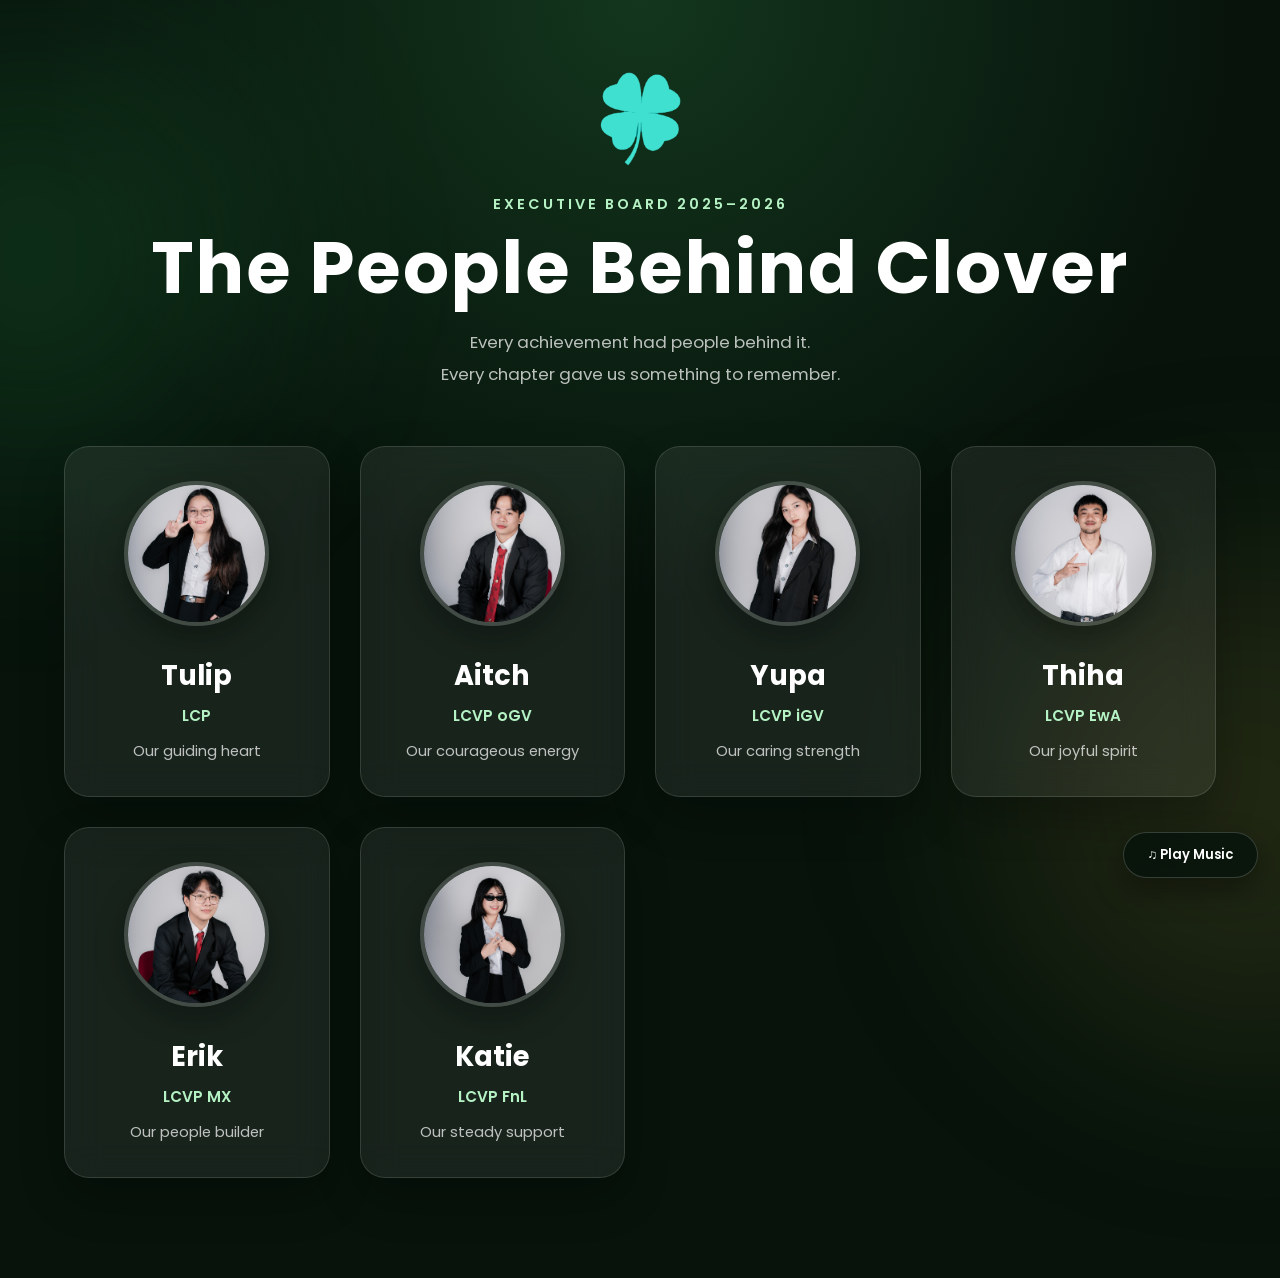
==== members.html @ 6d64eb75 "Add Clover countdown website" ====
<!DOCTYPE html>
<html lang="en">

<head>

    <meta charset="UTF-8">
    <meta name="viewport" content="width=device-width, initial-scale=1.0">

    <title>The People Behind Clover</title>

    <link rel="icon" href="assets/logo.png">

    <link rel="preconnect" href="https://fonts.googleapis.com">
    <link rel="preconnect" href="https://fonts.gstatic.com" crossorigin>

    <link
        href="https://fonts.googleapis.com/css2?family=Poppins:wght@300;400;600;700&display=swap"
        rel="stylesheet"
    >

    <link rel="stylesheet" href="members.css">

    <script src="https://cdnjs.cloudflare.com/ajax/libs/gsap/3.12.5/gsap.min.js"></script>

</head>

<body>

    <div id="particles"></div>

    <header class="hero">

        <img src="assets/logo.png" class="page-logo" alt="Clover logo">

        <p class="small-title">Executive Board 2025–2026</p>

        <h1>The People Behind Clover</h1>

        <p>
            Every achievement had people behind it.<br>
            Every chapter gave us something to remember.
        </p>

    </header>

    <section class="members-grid">

        <div class="member-card" data-member="lcp">

            <img src="assets/members/lcp.jpg" alt="Tulip">

            <h2>Tulip</h2>

            <span>LCP</span>

            <p>Our guiding heart</p>

        </div>

        <div class="member-card" data-member="ogv">

            <img src="assets/members/ogv.jpg" alt="Aitch">

            <h2>Aitch</h2>

            <span>LCVP oGV</span>

            <p>Our courageous energy</p>

        </div>

        <div class="member-card" data-member="igv">

            <img src="assets/members/igv.jpg" alt="Yupa">

            <h2>Yupa</h2>

            <span>LCVP iGV</span>

            <p>Our caring strength</p>

        </div>

        <div class="member-card" data-member="ewa">

            <img src="assets/members/ewa.jpg" alt="Thiha">

            <h2>Thiha</h2>

            <span>LCVP EwA</span>

            <p>Our joyful spirit</p>

        </div>

        <div class="member-card" data-member="mx">

            <img src="assets/members/mx.jpg" alt="Erik">

            <h2>Erik</h2>

            <span>LCVP MX</span>

            <p>Our people builder</p>

        </div>

        <div class="member-card" data-member="fnl">

            <img src="assets/members/fnl.jpg" alt="Katie">

            <h2>Katie</h2>

            <span>LCVP FnL</span>

            <p>Our steady support</p>

        </div>

    </section>

    <section id="member-detail">

        <button id="back-btn" type="button">
            ← Back
        </button>

        <div class="detail-wrapper">

            <img id="detail-photo" alt="Executive Board member">

            <p class="detail-label">
                Clover Executive Board 2025–2026
            </p>

            <h1 id="detail-name"></h1>

            <h2 id="detail-role"></h2>

            <h3 id="detail-personality"></h3>

            <div class="section">

                <h4>🍀 What You Brought to Clover</h4>

                <p id="detail-description"></p>

            </div>

            <div class="section appreciation-section">

                <h4>💌 My Message to You</h4>

                <p id="detail-appreciation"></p>

            </div>

            <div class="section reflection-section">

                <h4>✨ What I Will Remember</h4>

                <p id="detail-reflection"></p>

            </div>

            <div class="detail-buttons">

                <button id="prev-member" type="button">
                    ← Previous
                </button>

                <button id="next-member" type="button">
                    Next →
                </button>

            </div>

        </div>

    </section>

        <!-- Background music -->
    <audio id="members-bg-music" autoplay loop preload="auto">
        <source src="assets/bg_song.mp3" type="audio/mpeg">
            Your browser does not support audio playback.
    </audio>

    <button
        id="music-toggle"
        class="music-toggle"
        type="button"
        aria-label="Play background music"
    >
        ♫ Play Music
    </button>

    <script src="members.js"></script>

</body>

</html>
---- members.css ----
/* ==========================================
   Clover Executive Board 2025–2026
   Members Appreciation Page
========================================== */

* {
    margin: 0;
    padding: 0;
    box-sizing: border-box;
}

:root {
    --bg: #07130b;
    --card: rgba(255, 255, 255, 0.07);
    --border: rgba(255, 255, 255, 0.13);
    --text: #ffffff;
    --muted: rgba(255, 255, 255, 0.72);
    --accent: #ffd95a;
}

html {
    scroll-behavior: smooth;
}

body {
    min-height: 100vh;
    overflow-x: hidden;

    font-family: "Poppins", sans-serif;

    color: var(--text);

    background:
        radial-gradient(
            circle at top,
            rgba(61, 177, 94, 0.22),
            transparent 42%
        ),
        var(--bg);
}

/* ==========================================
   Background decoration
========================================== */

body::before,
body::after {
    content: "";
    position: fixed;
    z-index: -1;
    border-radius: 50%;
    filter: blur(110px);
    pointer-events: none;
}

body::before {
    width: 420px;
    height: 420px;
    top: 5%;
    left: -180px;
    background: rgba(53, 196, 98, 0.16);
}

body::after {
    width: 500px;
    height: 500px;
    right: -220px;
    bottom: -150px;
    background: rgba(255, 217, 90, 0.1);
}

/* ==========================================
   Hero
========================================== */

.hero {
    padding: 70px 20px 55px;
    text-align: center;
}

.page-logo {
    width: 82px;
    margin-bottom: 20px;
}

.small-title {
    margin-bottom: 12px;

    color: #b5f2c4;

    font-size: 0.9rem;
    font-weight: 600;
    letter-spacing: 3px;
    text-transform: uppercase;
}

.hero h1 {
    margin-bottom: 18px;

    font-size: clamp(2.5rem, 6vw, 4.5rem);
    line-height: 1.15;
    letter-spacing: 2px;
}

.hero > p:last-child {
    max-width: 700px;
    margin: auto;

    color: var(--muted);

    font-size: 1.05rem;
    line-height: 1.9;
}

/* ==========================================
   Members grid
========================================== */

.members-grid {
    display: grid;
    grid-template-columns: repeat(auto-fit, minmax(245px, 1fr));
    gap: 30px;

    width: min(1200px, 90%);
    margin: auto;
    padding-bottom: 100px;
}

/* ==========================================
   Member card
========================================== */

.member-card {
    position: relative;
    overflow: hidden;

    padding: 34px 26px;

    text-align: center;

    cursor: pointer;

    background: var(--card);

    border: 1px solid var(--border);
    border-radius: 25px;

    backdrop-filter: blur(18px);

    box-shadow: 0 20px 45px rgba(0, 0, 0, 0.24);

    transition:
        transform 0.35s ease,
        border-color 0.35s ease,
        box-shadow 0.35s ease;
}

.member-card::before {
    content: "";

    position: absolute;
    inset: 0;

    opacity: 0;

    background:
        linear-gradient(
            145deg,
            rgba(255, 255, 255, 0.08),
            transparent 55%
        );

    transition: opacity 0.35s ease;
}

.member-card:hover {
    transform: translateY(-10px);

    border-color: rgba(130, 245, 163, 0.4);

    box-shadow:
        0 30px 65px rgba(0, 0, 0, 0.35),
        0 0 35px rgba(70, 200, 110, 0.12);
}

.member-card:hover::before {
    opacity: 1;
}

.member-card img {
    position: relative;

    width: 145px;
    height: 145px;
    margin-bottom: 22px;

    object-fit: cover;

    border: 4px solid rgba(255, 255, 255, 0.18);
    border-radius: 50%;

    box-shadow: 0 12px 30px rgba(0, 0, 0, 0.3);
}

.member-card h2 {
    position: relative;

    margin-bottom: 7px;

    font-size: 1.7rem;
}

.member-card span {
    position: relative;

    display: block;

    color: #b5f2c4;

    font-size: 0.95rem;
    font-weight: 600;
}

.member-card p {
    position: relative;

    margin-top: 14px;

    color: var(--muted);

    font-size: 0.92rem;
}

/* ==========================================
   Detail panel
========================================== */

#member-detail {
    position: fixed;
    inset: 0;
    z-index: 1000;

    overflow-y: auto;

    padding: 105px 0 80px;

    background:
        radial-gradient(
            circle at top,
            color-mix(in srgb, var(--accent) 14%, transparent),
            transparent 38%
        ),
        #07130b;

    opacity: 0;
    visibility: hidden;
    pointer-events: none;

    transform: translateX(100%);

    transition:
        transform 0.6s ease,
        opacity 0.6s ease,
        visibility 0.6s;
}

#member-detail.active {
    opacity: 1;
    visibility: visible;
    pointer-events: auto;

    transform: translateX(0);
}

.detail-wrapper {
    width: min(900px, 90%);
    margin: auto;

    text-align: center;
}

#back-btn {
    position: fixed;
    top: 26px;
    left: 26px;
    z-index: 1001;
}

#detail-photo {
    display: block;

    width: 220px;
    height: 220px;
    margin: 0 auto 28px;

    object-fit: cover;

    border: 5px solid var(--accent);
    border-radius: 50%;

    box-shadow:
        0 20px 55px rgba(0, 0, 0, 0.42),
        0 0 40px color-mix(in srgb, var(--accent) 25%, transparent);
}

.detail-label {
    margin-bottom: 12px;

    color: var(--accent);

    font-size: 0.82rem;
    font-weight: 600;
    letter-spacing: 3px;
    text-transform: uppercase;
}

#detail-name {
    font-size: clamp(2.6rem, 7vw, 4.6rem);
    line-height: 1.15;
}

#detail-role {
    max-width: 750px;
    margin: 14px auto 0;

    color: var(--muted);

    font-size: clamp(1rem, 2vw, 1.25rem);
    font-weight: 300;
    line-height: 1.7;
}

#detail-personality {
    margin-top: 24px;

    color: var(--accent);

    font-size: 1rem;
    letter-spacing: 2px;
    text-transform: uppercase;
}

/* ==========================================
   Message sections
========================================== */

.section {
    margin-top: 38px;
    padding: 35px;

    text-align: left;

    background: rgba(255, 255, 255, 0.055);

    border: 1px solid rgba(255, 255, 255, 0.11);
    border-radius: 24px;

    backdrop-filter: blur(16px);

    box-shadow: 0 20px 45px rgba(0, 0, 0, 0.22);
}

.section h4 {
    margin-bottom: 18px;

    color: var(--accent);

    font-size: 1.25rem;
}

.section p {
    color: rgba(255, 255, 255, 0.84);

    font-size: 1.03rem;
    line-height: 2;
    white-space: pre-line;
}

.appreciation-section {
    border-color: color-mix(
        in srgb,
        var(--accent) 35%,
        rgba(255, 255, 255, 0.1)
    );
}

.reflection-section {
    background:
        linear-gradient(
            145deg,
            color-mix(in srgb, var(--accent) 9%, transparent),
            rgba(255, 255, 255, 0.04)
        );
}

/* ==========================================
   Buttons
========================================== */

.detail-buttons {
    display: flex;
    justify-content: center;
    gap: 18px;

    margin-top: 45px;
}

button {
    padding: 13px 24px;

    color: white;

    font-family: inherit;
    font-size: 0.95rem;

    cursor: pointer;

    background: rgba(255, 255, 255, 0.08);

    border: 1px solid rgba(255, 255, 255, 0.17);
    border-radius: 999px;

    transition:
        transform 0.25s ease,
        background 0.25s ease,
        opacity 0.25s ease;
}

button:hover:not(:disabled) {
    transform: translateY(-2px);

    background: color-mix(
        in srgb,
        var(--accent) 24%,
        rgba(255, 255, 255, 0.08)
    );
}

button:disabled {
    opacity: 0.3;
    cursor: not-allowed;
}

/* ==========================================
   Mobile
========================================== */

@media (max-width: 650px) {

    .hero {
        padding-top: 55px;
    }

    .members-grid {
        grid-template-columns: 1fr;
        width: min(420px, 88%);
    }

    #member-detail {
        padding-top: 100px;
    }

    #back-btn {
        top: 18px;
        left: 18px;
    }

    #detail-photo {
        width: 175px;
        height: 175px;
    }

    .section {
        padding: 25px 22px;
    }

    .section p {
        font-size: 0.96rem;
        line-height: 1.9;
    }

    .detail-buttons {
        flex-direction: column;
    }

    .detail-buttons button {
        width: 100%;
    }

}

/* ==========================================
   Background music button
========================================== */

.music-toggle {
    position: fixed;
    right: 22px;
    bottom: calc(22px + env(safe-area-inset-bottom));
    z-index: 2000;

    min-width: 135px;
    padding: 12px 18px;

    color: white;

    font-family: "Poppins", sans-serif;
    font-size: 0.82rem;
    font-weight: 600;

    background: rgba(7, 19, 11, 0.82);

    border: 1px solid rgba(255, 255, 255, 0.18);
    border-radius: 999px;

    box-shadow: 0 12px 30px rgba(0, 0, 0, 0.35);

    backdrop-filter: blur(14px);
    -webkit-backdrop-filter: blur(14px);

    cursor: pointer;

    transition:
        transform 0.25s ease,
        background 0.25s ease,
        border-color 0.25s ease;
}

.music-toggle:hover {
    transform: translateY(-2px);

    background: rgba(39, 115, 61, 0.9);

    border-color: rgba(181, 242, 196, 0.55);
}

.music-toggle.playing {
    background: rgba(39, 115, 61, 0.9);

    border-color: rgba(181, 242, 196, 0.55);
}

@media (max-width: 430px) {

    .music-toggle {
        right: 14px;
        bottom: calc(14px + env(safe-area-inset-bottom));

        min-width: 120px;
        padding: 10px 14px;

        font-size: 0.75rem;
    }

}
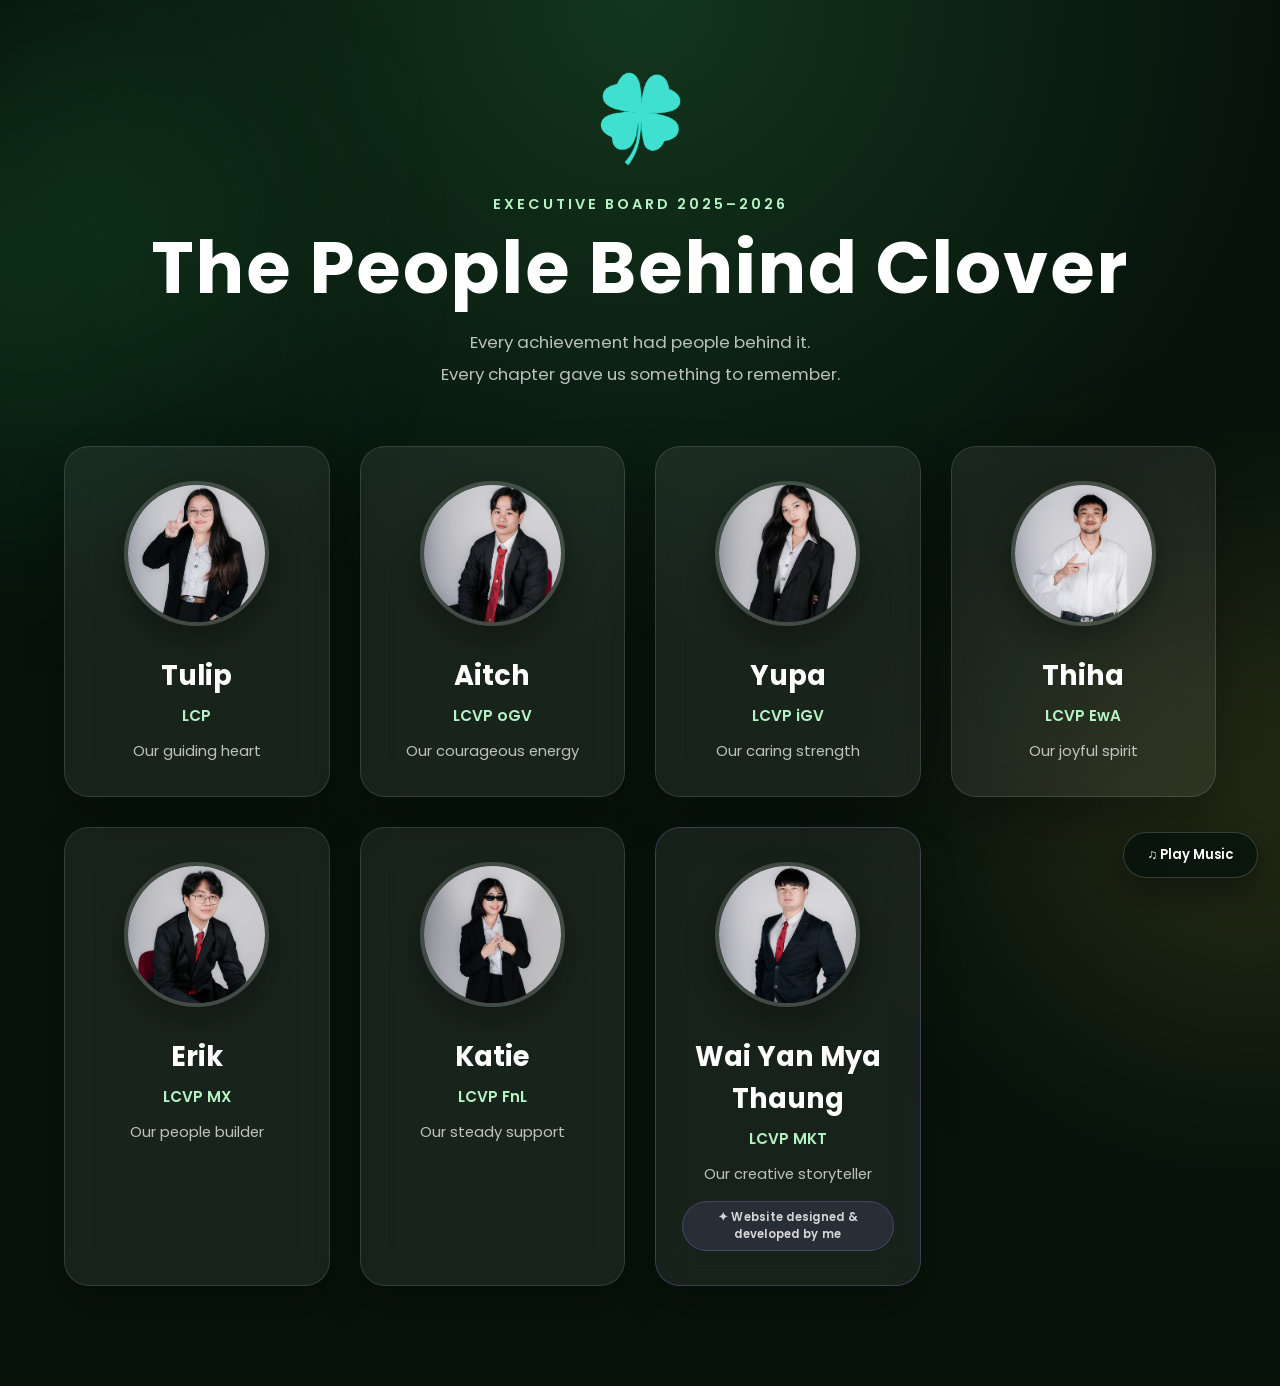
==== commit 3633d12b: "updated" ====
--- a/members.html
+++ b/members.html
@@ -45,6 +45,7 @@
 
     <section class="members-grid">
 
+        <!-- LCP -->
         <div class="member-card" data-member="lcp">
 
             <img src="assets/members/lcp.jpg" alt="Tulip">
@@ -57,6 +58,8 @@
 
         </div>
 
+
+        <!-- oGV -->
         <div class="member-card" data-member="ogv">
 
             <img src="assets/members/ogv.jpg" alt="Aitch">
@@ -69,6 +72,8 @@
 
         </div>
 
+
+        <!-- iGV -->
         <div class="member-card" data-member="igv">
 
             <img src="assets/members/igv.jpg" alt="Yupa">
@@ -81,6 +86,8 @@
 
         </div>
 
+
+        <!-- EwA -->
         <div class="member-card" data-member="ewa">
 
             <img src="assets/members/ewa.jpg" alt="Thiha">
@@ -93,6 +100,8 @@
 
         </div>
 
+
+        <!-- MX -->
         <div class="member-card" data-member="mx">
 
             <img src="assets/members/mx.jpg" alt="Erik">
@@ -105,6 +114,8 @@
 
         </div>
 
+
+        <!-- FnL -->
         <div class="member-card" data-member="fnl">
 
             <img src="assets/members/fnl.jpg" alt="Katie">
@@ -117,7 +128,33 @@
 
         </div>
 
+
+        <!-- MKT - You -->
+        <div class="member-card creator-card" data-member="mkt">
+
+            <img
+                src="assets/members/mkt.jpg"
+                alt="Wai Yan Mya Thaung"
+            >
+
+            <h2>Wai Yan Mya Thaung</h2>
+
+            <span>LCVP MKT</span>
+
+            <p>Our creative storyteller</p>
+
+            <small class="creator-note">
+                ✦ Website designed &amp; developed by me
+            </small>
+
+        </div>
+
     </section>
+
+
+    <!-- =========================================
+         Member Detail Page
+    ========================================== -->
 
     <section id="member-detail">
 
@@ -127,7 +164,10 @@
 
         <div class="detail-wrapper">
 
-            <img id="detail-photo" alt="Executive Board member">
+            <img
+                id="detail-photo"
+                alt="Executive Board member"
+            >
 
             <p class="detail-label">
                 Clover Executive Board 2025–2026
@@ -139,37 +179,53 @@
 
             <h3 id="detail-personality"></h3>
 
+
             <div class="section">
 
-                <h4>🍀 What You Brought to Clover</h4>
+                <h4>
+                    🍀 What You Brought to Clover
+                </h4>
 
                 <p id="detail-description"></p>
 
             </div>
 
+
             <div class="section appreciation-section">
 
-                <h4>💌 My Message to You</h4>
+                <h4>
+                    💌 My Message to You
+                </h4>
 
                 <p id="detail-appreciation"></p>
 
             </div>
 
+
             <div class="section reflection-section">
 
-                <h4>✨ What I Will Remember</h4>
+                <h4>
+                    ✨ What I Will Remember
+                </h4>
 
                 <p id="detail-reflection"></p>
 
             </div>
 
+
             <div class="detail-buttons">
 
-                <button id="prev-member" type="button">
+                <button
+                    id="prev-member"
+                    type="button"
+                >
                     ← Previous
                 </button>
 
-                <button id="next-member" type="button">
+                <button
+                    id="next-member"
+                    type="button"
+                >
                     Next →
                 </button>
 
@@ -179,11 +235,23 @@
 
     </section>
 
-        <!-- Background music -->
-    <audio id="members-bg-music" autoplay loop preload="auto">
-        <source src="assets/bg_song.mp3" type="audio/mpeg">
-            Your browser does not support audio playback.
+
+    <!-- Background Music -->
+    <audio
+        id="members-bg-music"
+        autoplay
+        loop
+        preload="auto"
+    >
+        <source
+            src="assets/bg_song.mp3"
+            type="audio/mpeg"
+        >
+
+        Your browser does not support audio playback.
+
     </audio>
+
 
     <button
         id="music-toggle"
@@ -194,6 +262,7 @@
         ♫ Play Music
     </button>
 
+
     <script src="members.js"></script>
 
 </body>
--- a/members.css
+++ b/members.css
@@ -552,4 +552,36 @@
         font-size: 0.75rem;
     }
 
+}
+
+/* ==========================================
+   Website Creator / MKT Card
+========================================== */
+
+.creator-card {
+    border-color: rgba(167, 139, 250, 0.28);
+}
+
+
+/* Small website creator badge */
+
+.creator-note {
+    position: relative;
+
+    display: inline-block;
+
+    margin-top: 16px;
+
+    padding: 7px 11px;
+
+    color: rgba(255, 255, 255, 0.82);
+
+    font-size: 0.72rem;
+    font-weight: 600;
+    letter-spacing: 0.25px;
+
+    background: rgba(167, 139, 250, 0.12);
+
+    border: 1px solid rgba(167, 139, 250, 0.24);
+    border-radius: 999px;
 }
